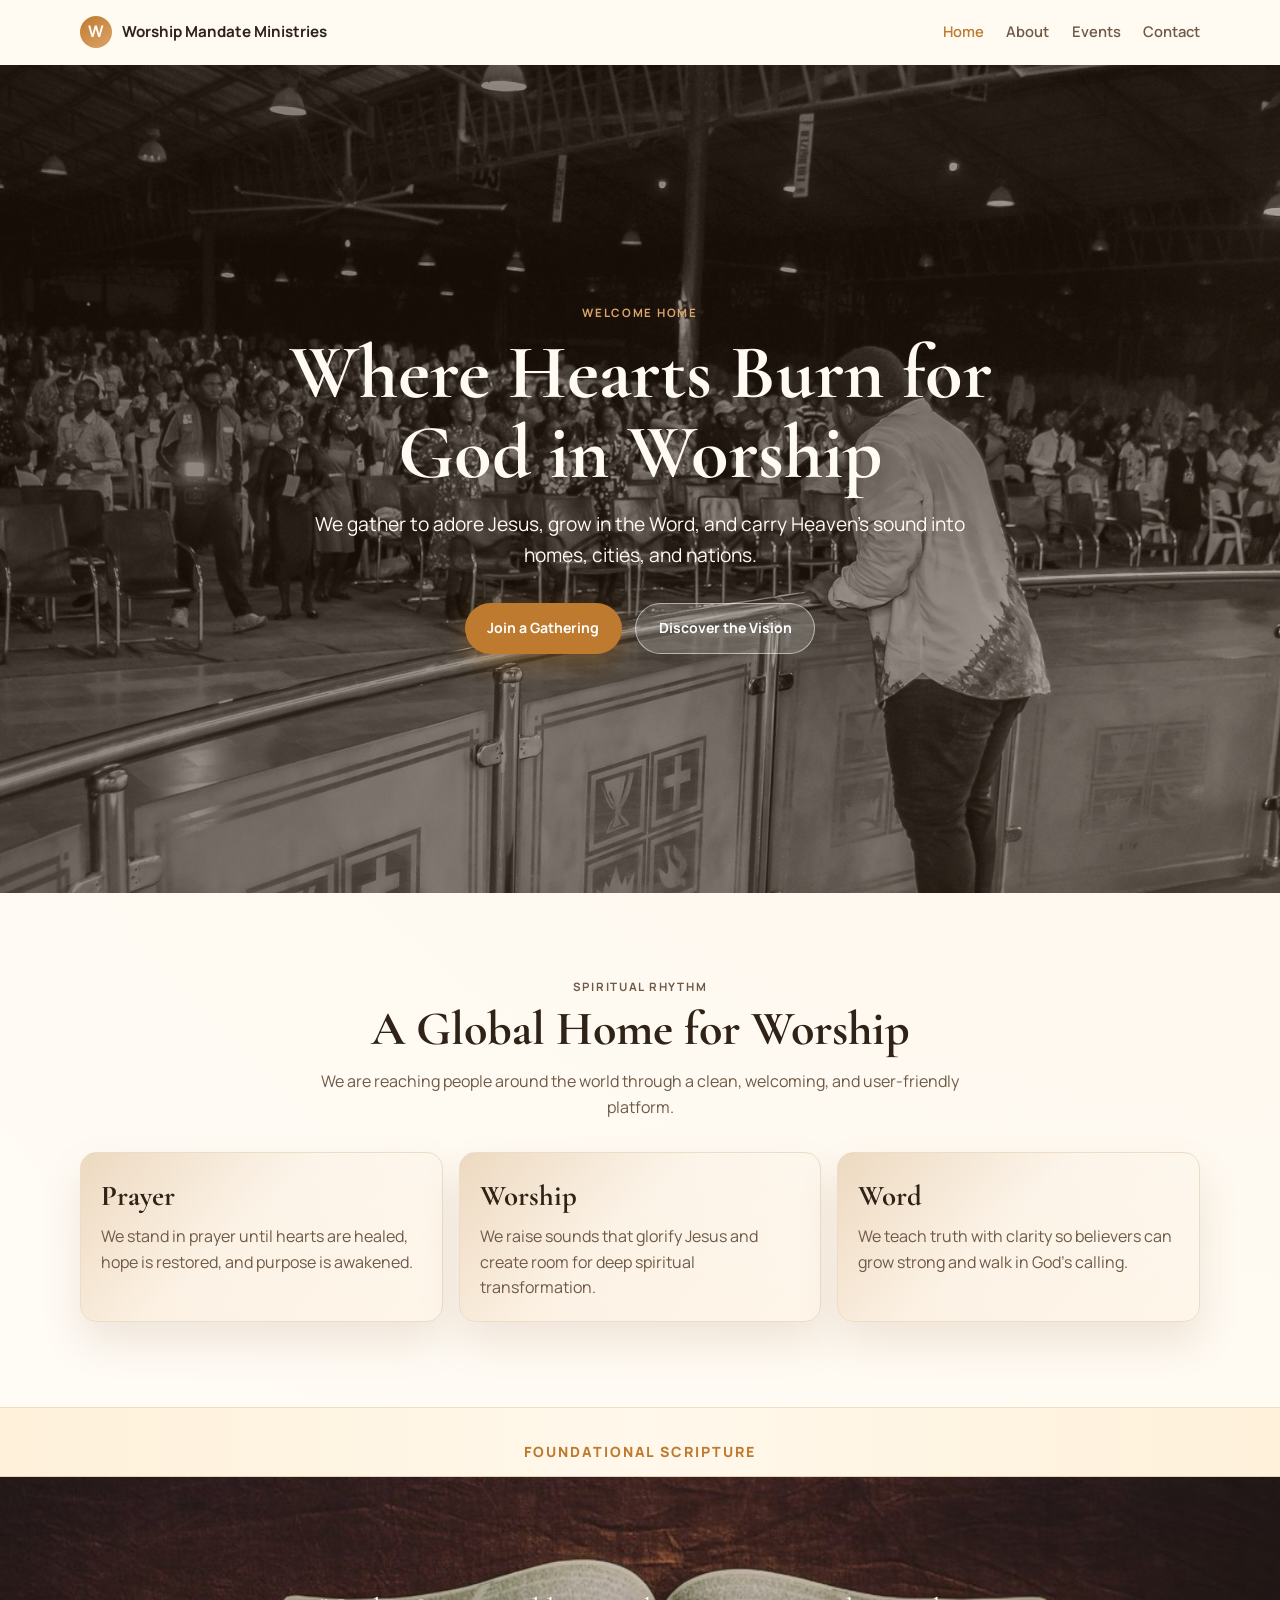
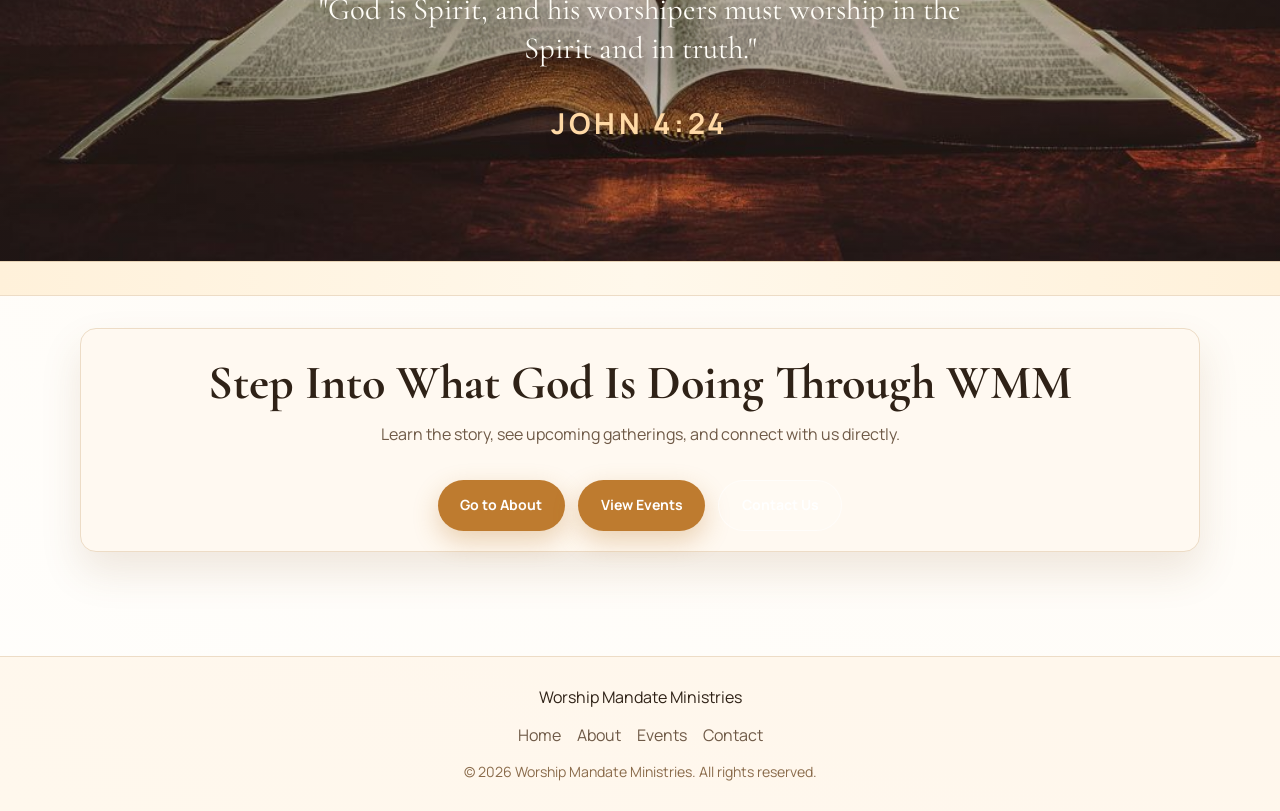
==== index.html @ 1155e60d "Refine homepage and about page content, layout, and responsiveness" ====
﻿<!DOCTYPE html>
<html lang="en">
<head>
  <meta charset="UTF-8" />
  <meta name="viewport" content="width=device-width, initial-scale=1.0" />
  <meta name="description" content="Worship Mandate Ministries - A warm, spiritually uplifting home for worshippers." />
  <title>Worship Mandate Ministries | Home</title>
  <link rel="preconnect" href="https://fonts.googleapis.com" />
  <link rel="preconnect" href="https://fonts.gstatic.com" crossorigin />
  <link href="https://fonts.googleapis.com/css2?family=Cormorant+Garamond:wght@400;500;600;700&family=Manrope:wght@400;500;600;700&display=swap" rel="stylesheet" />
  <link rel="stylesheet" href="style.css" />
</head>
<body>
  <header class="site-header" id="site-header">
    <div class="container nav-wrap">
      <a href="index.html" class="brand" aria-label="Worship Mandate Ministries home">
        <span class="brand-mark">W</span>
        <span class="brand-text">Worship Mandate Ministries</span>
      </a>
      <button class="nav-toggle" id="nav-toggle" aria-label="Toggle navigation" aria-expanded="false" aria-controls="site-nav">
        <span></span><span></span><span></span>
      </button>
      <nav class="site-nav" id="site-nav" aria-label="Primary">
        <a class="active" href="index.html">Home</a>
        <a href="about.html">About</a>
        <a href="events.html">Events</a>
        <a href="contact.html">Contact</a>
      </nav>
    </div>
  </header>

  <main>
    <section class="hero">
      <img src="/images/seun dede.jpg" alt="Pastor ministering with microphone and congregation worshipping" class="hero-image" />
      <div class="hero-overlay"></div>
      <div class="container hero-content reveal">
        <p class="hero-kicker">Welcome Home</p>
        <h1>Where Hearts Burn for God in Worship</h1>
        <p class="hero-tagline">
          We gather to adore Jesus, grow in the Word, and carry Heaven's sound into homes, cities, and nations.
        </p>
        <div class="hero-actions">
          <a class="btn btn-primary" href="events.html">Join a Gathering</a>
          <a class="btn btn-secondary" href="about.html">Discover the Vision</a>
        </div>
      </div>
    </section>

    <section class="section">
      <div class="container">
        <div class="section-head reveal">
          <p class="section-kicker">Spiritual Rhythm</p>
          <h2>A Global Home for Worship</h2>
          <p>We are reaching people around the world through a clean, welcoming, and user-friendly platform.</p>
        </div>
        <div class="pillars-grid">
          <article class="pillar-card reveal">
            <h3>Prayer</h3>
            <p>We stand in prayer until hearts are healed, hope is restored, and purpose is awakened.</p>
          </article>
          <article class="pillar-card reveal">
            <h3>Worship</h3>
            <p>We raise sounds that glorify Jesus and create room for deep spiritual transformation.</p>
          </article>
          <article class="pillar-card reveal">
            <h3>Word</h3>
            <p>We teach truth with clarity so believers can grow strong and walk in God's calling.</p>
          </article>
        </div>
      </div>
    </section>

    <section class="verse-band">
      <div class="container reveal">
        <p class="verse-label">Foundational Scripture</p>
        <div class="verse-stage">
          <img class="verse-bible" src="/images/bibleverse.jpg" alt="Open Bible" />
          <blockquote class="verse-overlay">
            <p class="verse-text">"God is Spirit, and his worshipers must worship in the Spirit and in truth."</p>
            <p class="verse-reflection" aria-hidden="true">"God is Spirit, and his worshipers must worship in the Spirit and in truth."</p>
            <cite>John 4:24</cite>
          </blockquote>
        </div>
      </div>
    </section>

    <section class="section cta-panel-wrap">
      <div class="container">
        <div class="cta-panel reveal">
          <h2>Step Into What God Is Doing Through WMM</h2>
          <p>Learn the story, see upcoming gatherings, and connect with us directly.</p>
          <div class="hero-actions">
            <a class="btn btn-primary" href="about.html">Go to About</a>
            <a class="btn btn-primary" href="events.html">View Events</a>
            <a class="btn btn-secondary" href="contact.html">Contact Us</a>
          </div>
        </div>
      </div>
    </section>
  </main>

  <footer class="site-footer">
    <div class="container footer-wrap">
      <p>Worship Mandate Ministries</p>
      <nav aria-label="Footer links">
        <a href="index.html">Home</a>
        <a href="about.html">About</a>
        <a href="events.html">Events</a>
        <a href="contact.html">Contact</a>
      </nav>
      <p class="copyright">&copy; 2026 Worship Mandate Ministries. All rights reserved.</p>
    </div>
  </footer>

  <script src="script.js"></script>
</body>
</html>
---- style.css ----
:root {
  --bg: #fffaf2;
  --surface: #fff4e5;
  --surface-2: #fff9f1;
  --text: #2f2217;
  --muted: #6f5a47;
  --accent: #be7b2f;
  --accent-2: #dca468;
  --line: #eddcc6;
  --white: #ffffff;
  --serif: 'Cormorant Garamond', Georgia, serif;
  --sans: 'Manrope', 'Segoe UI', sans-serif;
  --radius: 16px;
  --shadow: 0 20px 40px rgba(128, 87, 39, 0.13);
}

* {
  box-sizing: border-box;
  margin: 0;
  padding: 0;
}

html {
  scroll-behavior: smooth;
}

body {
  font-family: var(--sans);
  color: var(--text);
  line-height: 1.6;
  background: radial-gradient(circle at top right, #fff7ea 0%, var(--bg) 50%, #fffefc 100%);
}

a {
  color: inherit;
  text-decoration: none;
}

img {
  display: block;
  width: 100%;
  height: auto;
}

.container {
  width: min(1120px, 92%);
  margin: 0 auto;
}

.section {
  padding: 5.3rem 0;
}

.site-header {
  position: sticky;
  top: 0;
  z-index: 30;
  background: rgba(255, 250, 242, 0.92);
  backdrop-filter: blur(10px);
  border-bottom: 1px solid transparent;
  transition: box-shadow 0.25s ease, border-color 0.25s ease;
}

.site-header.scrolled {
  border-color: var(--line);
  box-shadow: 0 8px 24px rgba(127, 85, 36, 0.1);
}

.nav-wrap {
  display: flex;
  align-items: center;
  justify-content: space-between;
  padding: 1rem 0;
}

.brand {
  display: flex;
  align-items: center;
  gap: 0.65rem;
}

.brand-mark {
  width: 2rem;
  height: 2rem;
  border-radius: 50%;
  display: grid;
  place-items: center;
  color: var(--white);
  font-weight: 700;
  background: linear-gradient(145deg, var(--accent), var(--accent-2));
}

.brand-text {
  font-size: 0.95rem;
  font-weight: 700;
}

.site-nav {
  display: flex;
  gap: 1.4rem;
}

.site-nav a {
  font-size: 0.92rem;
  font-weight: 600;
  color: var(--muted);
  transition: color 0.2s ease;
}

.site-nav a:hover,
.site-nav a:focus-visible,
.site-nav a.active {
  color: var(--accent);
}

.nav-toggle {
  display: none;
  flex-direction: column;
  gap: 0.25rem;
  border: none;
  background: none;
  cursor: pointer;
}

.nav-toggle span {
  width: 1.4rem;
  height: 2px;
  background: var(--text);
  transition: transform 0.25s ease, opacity 0.25s ease;
}

.hero {
  position: relative;
  min-height: 92vh;
  display: grid;
  place-items: center;
  overflow: hidden;
}

.hero-image {
  position: absolute;
  inset: 0;
  width: 100%;
  height: 100%;
  object-fit: cover;
}

.hero-overlay {
  position: absolute;
  inset: 0;
  background: linear-gradient(125deg, rgba(36, 22, 9, 0.58), rgba(64, 42, 18, 0.36));
}

.hero-content {
  position: relative;
  color: #fffaf3;
  text-align: center;
  max-width: 52rem;
}

.hero-kicker,
.section-kicker {
  text-transform: uppercase;
  letter-spacing: 0.15em;
  font-size: 0.72rem;
  font-weight: 700;
  color: var(--accent-2);
}

.hero h1,
.page-hero h1 {
  font-family: var(--serif);
  font-size: clamp(2.5rem, 6vw, 5rem);
  line-height: 1.04;
  margin: 0.7rem 0 1rem;
}

.hero-tagline {
  font-size: clamp(1rem, 2vw, 1.2rem);
  max-width: 44rem;
  margin: 0 auto;
}

.hero-actions {
  margin-top: 2rem;
  display: flex;
  justify-content: center;
  flex-wrap: wrap;
  gap: 0.85rem;
}

.btn {
  display: inline-flex;
  align-items: center;
  justify-content: center;
  border: none;
  border-radius: 999px;
  padding: 0.85rem 1.4rem;
  font-size: 0.88rem;
  font-weight: 700;
  cursor: pointer;
  transition: transform 0.2s ease, background-color 0.2s ease, box-shadow 0.2s ease;
}

.btn:hover,
.btn:focus-visible {
  transform: translateY(-1px);
}

.btn-primary {
  background: var(--accent);
  color: var(--white);
  box-shadow: 0 10px 26px rgba(190, 123, 47, 0.32);
}

.btn-primary:hover,
.btn-primary:focus-visible {
  background: #a9651f;
}

.btn-secondary {
  background: rgba(255, 255, 255, 0.18);
  border: 1px solid rgba(255, 255, 255, 0.52);
  color: var(--white);
}

.section-head {
  text-align: center;
  max-width: 44rem;
  margin: 0 auto 2rem;
}

.section-head h2,
.about-copy h2,
.contact-copy h2,
.cta-panel h2,
.mv-card h2,
.pillar-card h3,
.event-body h3 {
  font-family: var(--serif);
}

.section-head h2,
.about-copy h2,
.contact-copy h2,
.cta-panel h2 {
  font-size: clamp(2rem, 4vw, 3rem);
  line-height: 1.1;
  margin: 0.45rem 0 0.8rem;
}

.section-head p,
.about-copy p,
.contact-copy p,
.cta-panel p,
.pillar-card p,
.event-body p,
.mv-card p {
  color: var(--muted);
}

.about-grid,
.contact-grid {
  display: grid;
  gap: 2rem;
  align-items: center;
}

.about-grid {
  grid-template-columns: 1fr;
}

.contact-grid {
  grid-template-columns: 1fr 1.1fr;
}

.about-image img {
  min-height: 26rem;
  object-fit: cover;
  border-radius: var(--radius);
  box-shadow: var(--shadow);
}

.about-copy {
  background: linear-gradient(160deg, #fffdf8 0%, #fff6ea 100%);
  border: 1px solid var(--line);
  border-radius: var(--radius);
  box-shadow: var(--shadow);
  padding: clamp(1.1rem, 2.3vw, 1.8rem);
  max-width: 920px;
  margin: 0 auto;
}

.about-mini {
  text-transform: uppercase;
  letter-spacing: 0.14em;
  font-size: 0.76rem;
  font-weight: 800;
  color: var(--accent);
  margin-bottom: 0.35rem;
}

.about-copy h2 {
  font-size: clamp(2rem, 3.6vw, 2.7rem);
  line-height: 1.08;
  margin: 0.1rem 0 0.8rem;
}

.about-lead {
  font-size: clamp(1.09rem, 1.6vw, 1.25rem);
  font-weight: 600;
  color: #4f3927;
  margin-bottom: 0.65rem;
}

.about-highlight {
  margin: 0.95rem 0 1.15rem;
  padding: 0.85rem 0.95rem;
  border-left: 4px solid #d8a467;
  background: rgba(220, 164, 104, 0.13);
  border-radius: 10px;
  color: #5a4330;
}

.about-intro {
  padding-bottom: 2.2rem;
}

.mission-wrap {
  padding-top: 2.2rem;
  padding-bottom: 2rem;
}

.drives-wrap {
  padding-top: 2rem;
  padding-bottom: 2rem;
}

.mission-vision-grid,
.pillars-grid,
.event-grid {
  display: grid;
  gap: 1rem;
}

.mission-vision-grid {
  grid-template-columns: repeat(2, minmax(0, 1fr));
}

.pillars-grid {
  grid-template-columns: repeat(3, minmax(0, 1fr));
}

.event-grid {
  grid-template-columns: repeat(2, minmax(0, 1fr));
}

.mv-card,
.pillar-card,
.event-card,
.contact-form,
.cta-panel {
  background: var(--surface-2);
  border: 1px solid var(--line);
  border-radius: var(--radius);
  box-shadow: var(--shadow);
}

.mv-card,
.pillar-card,
.cta-panel {
  padding: 1.25rem;
}

.mv-card h2 {
  font-size: 2rem;
  margin: 0.2rem 0 0.5rem;
}

.icon-symbol {
  font-size: 1.2rem;
  color: var(--accent);
}

.pillar-card h3 {
  font-size: 1.8rem;
  margin-bottom: 0.3rem;
}

.pillar-card {
  position: relative;
  overflow: hidden;
  isolation: isolate;
  background: linear-gradient(165deg, #fffdf8 0%, #fff6ea 100%);
  transition: transform 0.28s ease, box-shadow 0.28s ease, border-color 0.28s ease;
}

.pillar-card::before {
  content: '';
  position: absolute;
  inset: -1px;
  border-radius: inherit;
  background: linear-gradient(135deg, rgba(190, 123, 47, 0.28), rgba(220, 164, 104, 0.08) 45%, rgba(255, 255, 255, 0));
  z-index: -2;
}

.pillar-card::after {
  content: '';
  position: absolute;
  top: -4.5rem;
  right: -3.5rem;
  width: 10rem;
  height: 10rem;
  border-radius: 50%;
  background: radial-gradient(circle, rgba(220, 164, 104, 0.25), rgba(220, 164, 104, 0));
  opacity: 0;
  transform: scale(0.8);
  transition: opacity 0.3s ease, transform 0.3s ease;
  pointer-events: none;
}

.pillar-card:hover,
.pillar-card:focus-within {
  transform: translateY(-8px);
  border-color: #dcb07b;
  box-shadow: 0 24px 44px rgba(128, 87, 39, 0.22);
}

.pillar-card:hover::after,
.pillar-card:focus-within::after {
  opacity: 1;
  transform: scale(1);
}

.pillar-card:hover h3,
.pillar-card:focus-within h3 {
  color: #7d4d1c;
}

.pillar-card p {
  transition: color 0.25s ease;
}

.pillar-card:hover p,
.pillar-card:focus-within p {
  color: #5f4732;
}

.event-card {
  overflow: hidden;
}

.event-card img {
  height: 14.5rem;
  object-fit: cover;
}

.event-body {
  padding: 1.15rem;
}

.event-body h3 {
  font-size: 1.8rem;
}

.event-body .meta {
  font-size: 0.9rem;
  color: #8f7357;
  margin: 0.3rem 0 0.6rem;
}

.event-body .btn {
  margin-top: 0.8rem;
}

.verse-band {
  position: relative;
  background: linear-gradient(90deg, #fff1da, #fff8eb, #fff1da);
  border-top: 1px solid var(--line);
  border-bottom: 1px solid var(--line);
  padding: 2.1rem 0;
  overflow: hidden;
}

.verse-band .container {
  position: relative;
  z-index: 1;
  width: 100%;
  max-width: none;
  margin: 0;
  padding: 0;
}

.verse-label {
  text-align: center;
  text-transform: uppercase;
  letter-spacing: 0.14em;
  font-size: 0.88rem;
  font-weight: 800;
  color: var(--accent);
  margin-bottom: 0.75rem;
}

.verse-stage {
  position: relative;
  width: 100%;
  margin: 0 auto;
  border-radius: 0;
  overflow: hidden;
  border-top: 1px solid #e7d3b5;
  border-bottom: 1px solid #e7d3b5;
  border-left: none;
  border-right: none;
  box-shadow: none;
}

.verse-stage::after {
  content: '';
  position: absolute;
  inset: 0;
  z-index: 1;
  background: linear-gradient(180deg, rgba(41, 25, 8, 0.08) 0%, rgba(41, 25, 8, 0.28) 50%, rgba(41, 25, 8, 0.12) 100%);
  pointer-events: none;
}

.verse-bible {
  position: relative;
  z-index: 0;
  display: block;
  width: 100%;
  min-height: 19rem;
  height: clamp(19rem, 34vw, 24rem);
  max-height: 24rem;
  object-fit: cover;
  object-position: center bottom;
  filter: saturate(96%) contrast(101%);
}

.verse-overlay {
  position: absolute;
  inset: 0;
  z-index: 2;
  display: grid;
  align-content: center;
  justify-items: center;
  text-align: center;
  padding: clamp(1rem, 2.2vw, 1.7rem);
}

.verse-text {
  max-width: 44rem;
  font-family: var(--serif);
  font-size: clamp(1.3rem, 2.4vw, 2.15rem);
  line-height: 1.25;
  color: #fffdf7;
  text-shadow: 0 8px 22px rgba(10, 5, 2, 0.7);
}

.verse-reflection {
  max-width: 44rem;
  margin-top: 0.15rem;
  font-family: var(--serif);
  font-size: clamp(0.82rem, 1.35vw, 1.2rem);
  line-height: 1.2;
  color: rgba(255, 240, 219, 0.28);
  transform: scaleY(-1);
  filter: blur(0.45px);
  mask-image: linear-gradient(to bottom, rgba(0, 0, 0, 0.42), rgba(0, 0, 0, 0));
}

.verse-band cite {
  display: inline-block;
  margin-top: 0.55rem;
  text-transform: uppercase;
  font-size: clamp(1.25rem, 2.4vw, 1.8rem);
  font-weight: 700;
  letter-spacing: 0.12em;
  color: #ffd9a6;
  font-style: normal;
  text-shadow: 0 8px 22px rgba(25, 15, 5, 0.62);
}

.soft-bg {
  background: linear-gradient(180deg, transparent, #fff7eb 35%, transparent);
}

.cta-panel-wrap {
  padding-top: 2rem;
}

.cta-panel {
  text-align: center;
}

.page-hero {
  padding: 7rem 0 4rem;
  text-align: center;
  color: #fffdf8;
  background-size: cover;
  background-position: center;
  position: relative;
  isolation: isolate;
}

.page-hero::before {
  content: '';
  position: absolute;
  inset: 0;
  background: linear-gradient(120deg, rgba(37, 21, 8, 0.62), rgba(61, 42, 21, 0.4));
  z-index: -1;
}

.page-hero-about {
  background-image: url('/images/seundede3.jpg');
}

.page-hero-events {
  background-image: url('/images/event-1.jpg');
}

.page-hero-contact {
  background-image: url('/images/event-2.jpg');
}

.socials {
  margin-top: 1.3rem;
  display: flex;
  gap: 0.6rem;
  flex-wrap: wrap;
}

.socials a {
  border: 1px solid var(--line);
  border-radius: 999px;
  background: #fffaf1;
  padding: 0.55rem 0.9rem;
  font-size: 0.86rem;
  color: var(--muted);
}

.contact-form {
  padding: 1.3rem;
  display: grid;
  gap: 0.5rem;
}

.contact-form label {
  font-size: 0.85rem;
  font-weight: 600;
}

.contact-form input,
.contact-form textarea {
  border: 1px solid #e9d8be;
  border-radius: 10px;
  padding: 0.75rem 0.85rem;
  font-family: var(--sans);
  font-size: 0.95rem;
  color: var(--text);
  background: #fffefb;
}

.contact-form input:focus,
.contact-form textarea:focus {
  outline: 2px solid rgba(190, 123, 47, 0.24);
  border-color: var(--accent-2);
}

.form-status {
  min-height: 1.3rem;
  color: var(--accent);
  font-size: 0.88rem;
}

.site-footer {
  margin-top: 1.2rem;
  border-top: 1px solid var(--line);
  background: rgba(255, 246, 232, 0.75);
  padding: 1.7rem 0;
}

.footer-wrap {
  text-align: center;
  display: grid;
  gap: 0.8rem;
  justify-items: center;
}

.footer-wrap nav {
  display: flex;
  gap: 1rem;
  color: var(--muted);
}

.copyright {
  color: #8a6b4b;
  font-size: 0.88rem;
}

.reveal {
  opacity: 0;
  transform: translateY(16px);
  transition: opacity 0.65s ease, transform 0.65s ease;
}

.reveal.visible {
  opacity: 1;
  transform: translateY(0);
}

@media (max-width: 920px) {
  .about-grid,
  .contact-grid,
  .mission-vision-grid,
  .pillars-grid,
  .event-grid {
    grid-template-columns: 1fr;
  }

  .about-image img {
    min-height: 21rem;
  }
}

@media (max-width: 760px) {
  .nav-toggle {
    display: flex;
  }

  .site-nav {
    position: fixed;
    right: 4%;
    top: 4.25rem;
    width: min(19rem, 92vw);
    background: #fffbf1;
    border: 1px solid var(--line);
    border-radius: 14px;
    box-shadow: 0 20px 34px rgba(118, 77, 31, 0.16);
    padding: 0.8rem;
    display: grid;
    gap: 0.35rem;
    opacity: 0;
    transform: scale(0.98);
    pointer-events: none;
    transition: opacity 0.25s ease, transform 0.25s ease;
  }

  .site-nav.open {
    opacity: 1;
    transform: scale(1);
    pointer-events: auto;
  }

  .site-nav a {
    padding: 0.65rem;
    border-radius: 8px;
  }

  .site-nav a:hover,
  .site-nav a:focus-visible {
    background: #fff2dd;
  }

  .hero {
    min-height: 84svh;
    padding: 5.5rem 0 2.3rem;
  }

  .hero-image {
    object-position: center 26%;
  }

  .hero-overlay {
    background: linear-gradient(145deg, rgba(30, 18, 7, 0.7), rgba(55, 36, 15, 0.42));
  }

  .hero-content {
    max-width: 100%;
  }

  .hero h1 {
    font-size: clamp(2.05rem, 9vw, 2.7rem);
    line-height: 1.08;
  }

  .hero-tagline {
    font-size: clamp(1rem, 4.4vw, 1.15rem);
  }

  .hero-actions {
    flex-direction: column;
    align-items: stretch;
    gap: 0.65rem;
    margin-top: 1.35rem;
  }

  .hero-actions .btn {
    width: 100%;
  }

  .verse-bible {
    min-height: 15rem;
    height: 15rem;
    max-height: 15rem;
  }

  .verse-text {
    font-size: clamp(1rem, 4.8vw, 1.35rem);
  }

  .verse-reflection {
    font-size: clamp(0.75rem, 3.4vw, 0.95rem);
  }

  .verse-band cite {
    font-size: clamp(1rem, 4.2vw, 1.3rem);
  }

  .about-intro {
    padding-bottom: 1.3rem;
  }

  .mission-wrap {
    padding-top: 1.3rem;
    padding-bottom: 1.1rem;
  }

  .drives-wrap {
    padding-top: 1.1rem;
    padding-bottom: 1rem;
  }
}
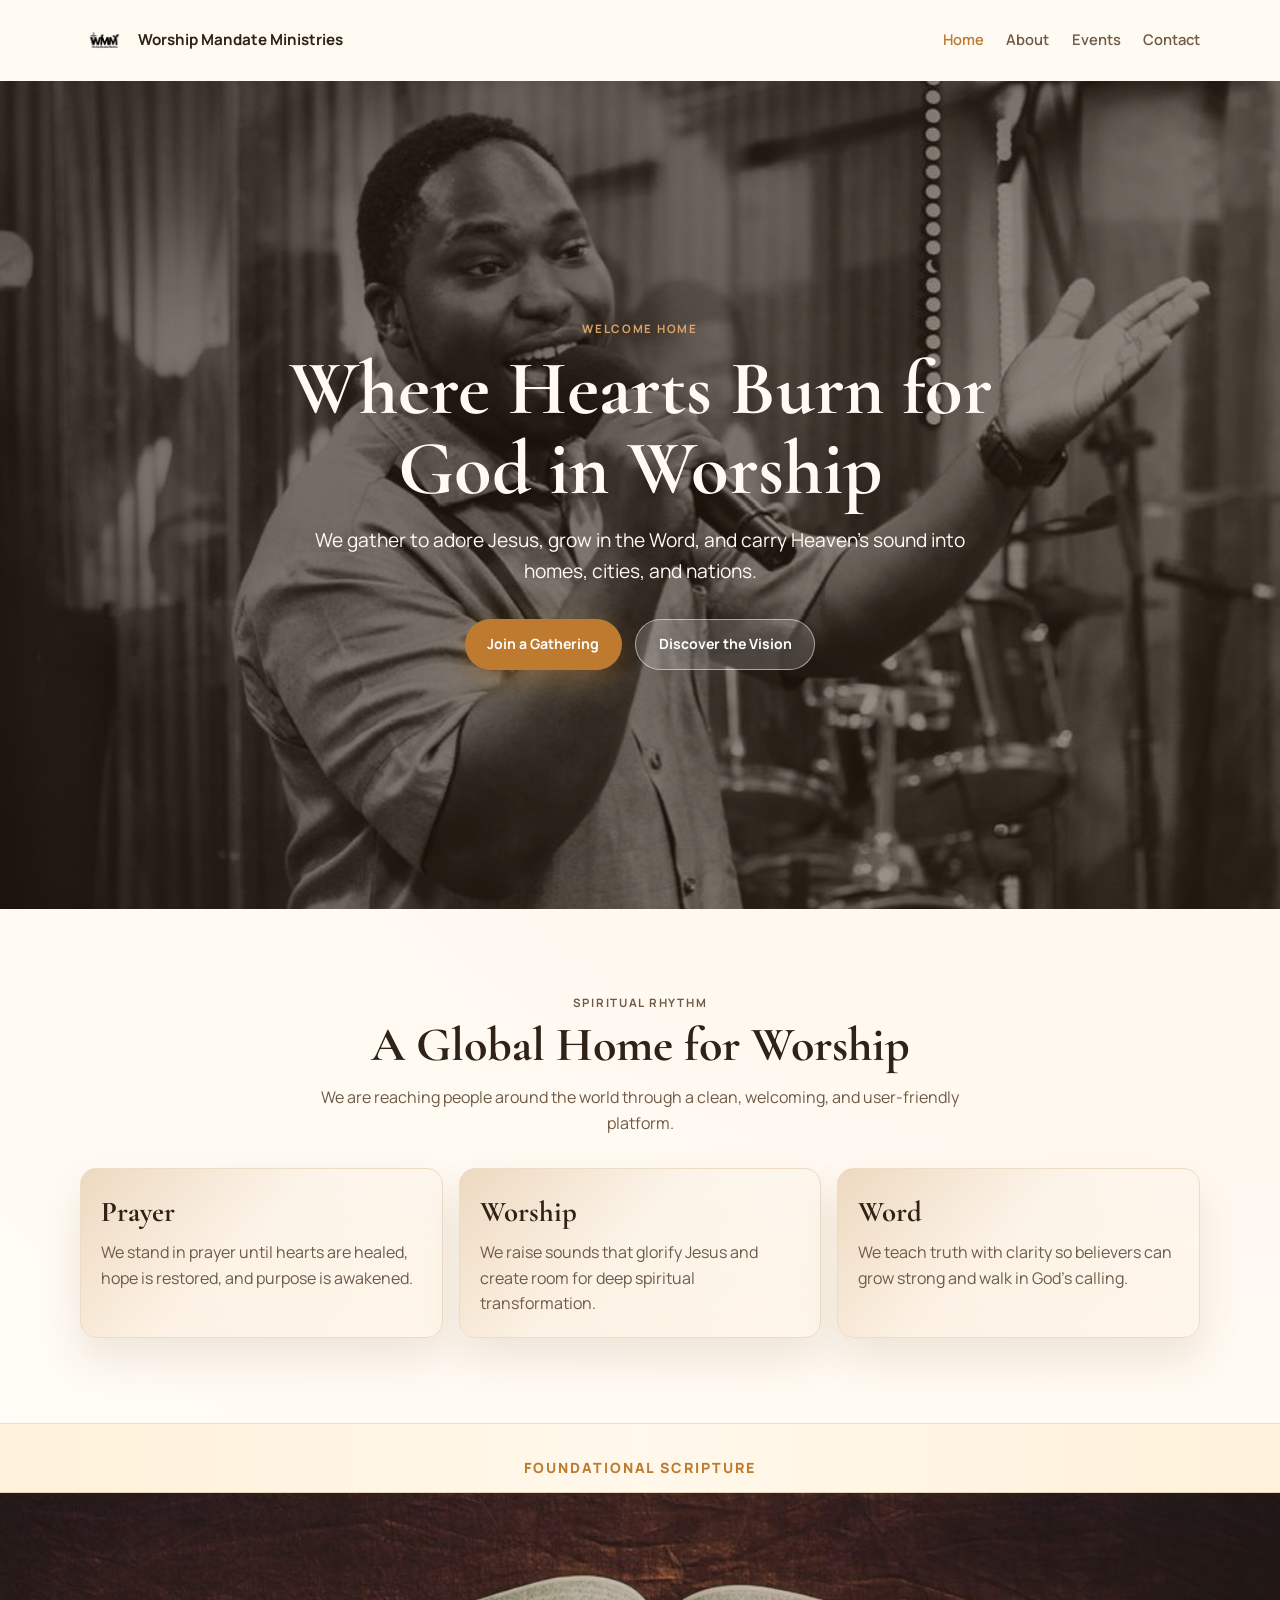
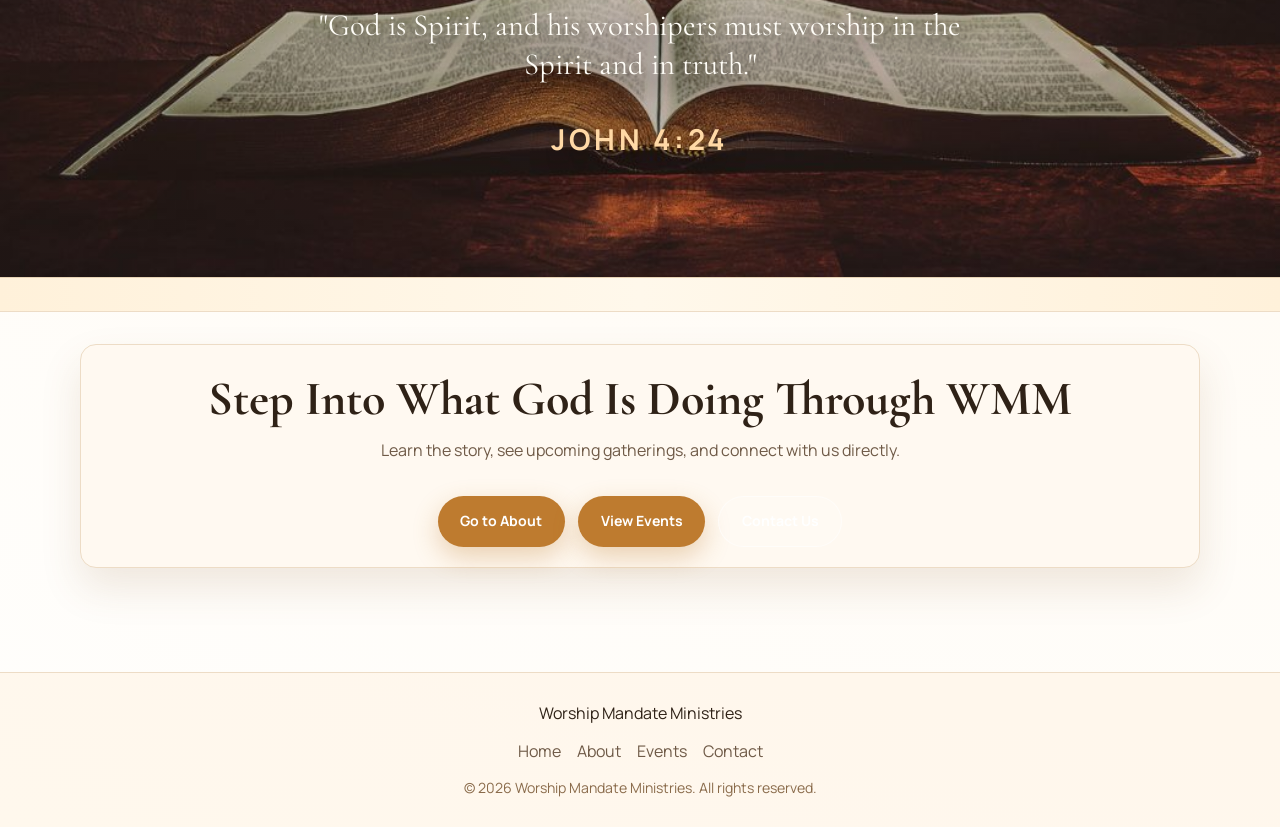
==== commit 404ca79b: "Refresh site content and event media" ====
--- a/index.html
+++ b/index.html
@@ -14,7 +14,7 @@
   <header class="site-header" id="site-header">
     <div class="container nav-wrap">
       <a href="index.html" class="brand" aria-label="Worship Mandate Ministries home">
-        <span class="brand-mark">W</span>
+        <img src="images/wmmlogo-removebg-preview.png" alt="Worship Mandate Ministries Logo" class="brand-mark">
         <span class="brand-text">Worship Mandate Ministries</span>
       </a>
       <button class="nav-toggle" id="nav-toggle" aria-label="Toggle navigation" aria-expanded="false" aria-controls="site-nav">
@@ -31,7 +31,7 @@
 
   <main>
     <section class="hero">
-      <img src="/images/seun dede.jpg" alt="Pastor ministering with microphone and congregation worshipping" class="hero-image" />
+      <img src="/images/seunworship.jpg" alt="Pastor ministering with microphone and congregation worshipping" class="hero-image" />
       <div class="hero-overlay"></div>
       <div class="container hero-content reveal">
         <p class="hero-kicker">Welcome Home</p>
--- a/style.css
+++ b/style.css
@@ -80,14 +80,9 @@
 }
 
 .brand-mark {
-  width: 2rem;
-  height: 2rem;
+  width: 3rem;
+  height: 3rem;
   border-radius: 50%;
-  display: grid;
-  place-items: center;
-  color: var(--white);
-  font-weight: 700;
-  background: linear-gradient(145deg, var(--accent), var(--accent-2));
 }
 
 .brand-text {
@@ -352,7 +347,7 @@
 }
 
 .event-grid {
-  grid-template-columns: repeat(2, minmax(0, 1fr));
+  grid-template-columns: repeat(3, minmax(0, 1fr));
 }
 
 .mv-card,
@@ -450,17 +445,65 @@
   overflow: hidden;
 }
 
-.event-card img {
-  height: 14.5rem;
+.event-card > img {
+  height: 18rem;
   object-fit: cover;
+}
+
+.flyer-grid {
+  gap: 1.35rem;
+}
+
+.flyer-card {
+  background: linear-gradient(180deg, #fffdf8 0%, #fff7ec 100%);
+  transition: transform 0.25s ease, box-shadow 0.25s ease, border-color 0.25s ease;
+}
+
+.flyer-card:hover,
+.flyer-card:focus-within {
+  transform: translateY(-8px);
+  border-color: #ddb07b;
+  box-shadow: 0 26px 42px rgba(128, 87, 39, 0.2);
+}
+
+.flyer-card img {
+  width: 100%;
+  height: 100%;
+  max-width: 100%;
+  max-height: 100%;
+  object-fit: contain;
+  object-position: center;
+}
+
+.flyer-media {
+  aspect-ratio: 4 / 5;
+  background: linear-gradient(180deg, #f8efe2 0%, #fffaf2 100%);
+  display: flex;
+  align-items: center;
+  justify-content: center;
+  padding: 0.4rem;
+}
+
+.flyer-media img {
+  border-bottom: 1px solid rgba(221, 192, 154, 0.45);
 }
 
 .event-body {
   padding: 1.15rem;
 }
 
+.event-label {
+  text-transform: uppercase;
+  letter-spacing: 0.14em;
+  font-size: 0.72rem;
+  font-weight: 800;
+  color: var(--accent);
+  margin-bottom: 0.35rem;
+}
+
 .event-body h3 {
   font-size: 1.8rem;
+  line-height: 1.05;
 }
 
 .event-body .meta {
@@ -615,7 +658,7 @@
 }
 
 .page-hero-events {
-  background-image: url('/images/event-1.jpg');
+  background-image: url('/images/seun\ dede.jpg');
 }
 
 .page-hero-contact {
@@ -712,9 +755,12 @@
   .about-grid,
   .contact-grid,
   .mission-vision-grid,
-  .pillars-grid,
+  .pillars-grid {
+    grid-template-columns: 1fr;
+  }
+
   .event-grid {
-    grid-template-columns: 1fr;
+    grid-template-columns: repeat(2, minmax(0, 1fr));
   }
 
   .about-image img {
@@ -829,4 +875,16 @@
     padding-top: 1.1rem;
     padding-bottom: 1rem;
   }
-}
+
+  .event-grid {
+    grid-template-columns: 1fr;
+  }
+
+  .event-card > img {
+    height: 16rem;
+  }
+
+  .flyer-media {
+    aspect-ratio: 4 / 5;
+  }
+}
